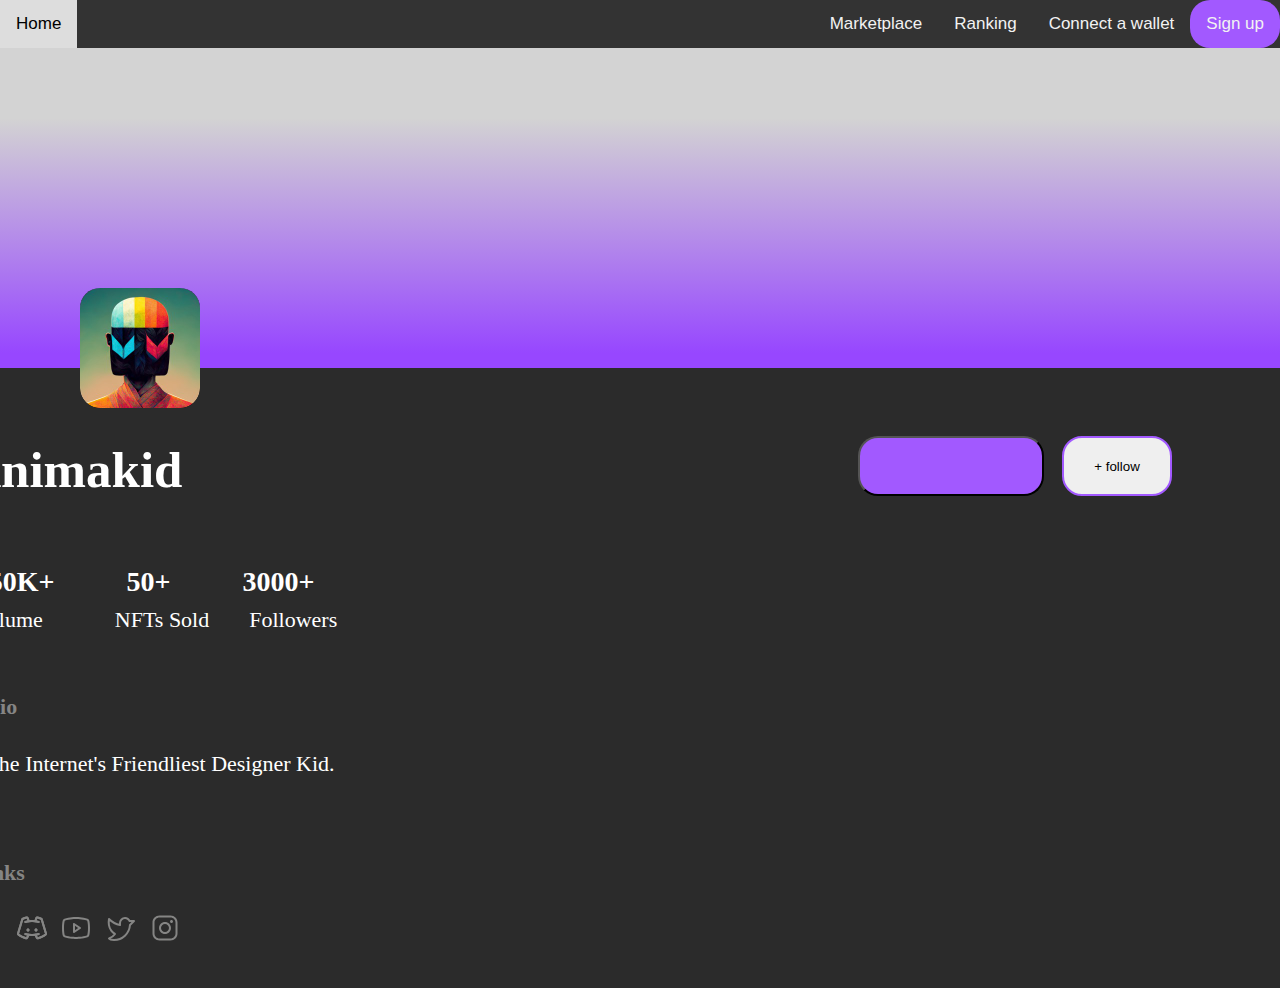
==== artist/artist.html @ 2c940727 "g" ====
<!DOCTYPE html>
<html>

<head>
  <link rel="stylesheet" href="artist.css">
</head>

<body>

  <!-- navbar start -->
  <div class="topnav" id="myTopnav">
    <a href="#home" class="active home">Home</a>
    <a href="#signup" class="active1">Sign up</a>
    <a href="#news">Connect a wallet</a>
    <a href="#contact">Ranking</a>
    <a href="#about">Marketplace</a>
    <div class="icon" onclick="myFunction()">
      <div class="bar1"></div>
      <div class="bar2"></div>
      <div class="bar3"></div>
    </div>
  </div>
  <!-- navbar end -->

  <main>
    <!-- part 1 start -->

    <div class="part1">
      <img src="ing2.jpg" alt="" srcset="">
    </div>

    <!-- part 1 end -->

    <!-- part 2 start-->

    <div class="part2">
      <div class="a">
        <h1>Animakid</h1>
        
        <button class="bnt1"></button>
        <br><br><br><br>
        <button class="bnt2">+ follow</button>
      </div>
      <div class="b">
        <span class="spana">250K+</span>
        <span class="spana">50+</span>
        <span class="spana">3000+</span>
        <br>
        <span class="spanb">Volume</span>
        <span class="spanb ">NFTs Sold</span>
        <span class="spanb followers">Followers</span>
      </div>
      <div class="c">
        <h3>Bio</h3>
        <p>The internet's friendliest designer kid.</p>
      </div>
      <div class="d">
        <h3>Links</h3>
        <a href="#"><img src="globe.svg" alt="" srcset=""></a>
        <a href="#"><img src="discord.svg" alt="" srcset=""></a>
        <a href="#"><img src="youtube.svg" alt="" srcset=""></a>
        <a href="#"><img src="twiter.svg" alt="" srcset=""></a>
        <a href="#"><img src="instagram.svg" alt="" srcset=""></a>
      </div>
    </div>

    <!-- part 2 end -->

  </main>

  <script>
    function myFunction() {
      var x = document.getElementById("myTopnav");
      var icon = document.getElementsByClassName("icon")[0];
      if (x.className === "topnav") {
        x.className += " responsive";
        icon.className += " change";
      } else {
        x.className = "topnav";
        icon.className = "icon";
      }
    }
  </script>

</body>

</html>
---- artist/artist.css ----
body {
    margin: 0;
    font-family: Arial, Helvetica, sans-serif;
}

/* navbar start */
.topnav {
    overflow: hidden;
    background-color: #333;
}

.topnav a {
    display: block;
    color: #f2f2f2;
    text-align: center;
    padding: 14px 16px;
    text-decoration: none;
    font-size: 17px;
}

.topnav a.home {
    float: left;
}

.topnav a:not(.home) {
    float: right;
}

.topnav a:hover {
    background-color: #ddd;
    color: black;
}

.topnav a.active {
    color: white;
}

.topnav a.active:hover {
    background-color: #ddd;
    color: black;
}

.icon {
    display: inline-block;
    cursor: pointer;
    position: fixed;
    right: 0;
    top: 0;
    z-index: 1;
    display: none;
}

.bar1,
.bar2,
.bar3 {
    width: 35px;
    height: 5px;
    background-color: #fff;
    margin: 6px 0;
    transition: 0.4s;
}

.change .bar1 {
    -webkit-transform: rotate(-45deg) translate(-9px, 6px);
    transform: rotate(-45deg) translate(-9px, 6px);
}

.change .bar2 {
    opacity: 0;
}

.change .bar3 {
    -webkit-transform: rotate(45deg) translate(-8px, -8px);
    transform: rotate(45deg) translate(-8px, -8px);
}

@media screen and (max-width: 600px) {
    .topnav a:not(:first-child) {
        display: none;
    }
}

@media screen and (max-width: 600px) {
    .topnav.responsive {
        position: relative;
    }

    .topnav.responsive a {
        float: none;
        display: block;
        text-align: left;
    }

    .icon {
        display: inline-block;
        cursor: pointer;
        position: fixed;
        right: 5px;
        top: 2.5px;
        z-index: 1;
        display: block;
    }
}

.active1 {
    display: flex;

    padding: 0rem 1.875rem;
    justify-content: center;
    align-items: center;
    gap: 0.75rem;
    border-radius: 1.25rem;
    background: var(--Call-to-Action, #A259FF);
}

/* navbar end */

/* part 1 start */

.part1 {
    background: linear-gradient(180deg, rgba(151, 71, 255, 0.00) 21.88%, #9747FF 95.31%), url(img1.png), lightgray 50% / cover no-repeat;
    height: 20rem;
    align-self: stretch;
}

.part1 img {
    width: 7.5rem;
    height: 7.5rem;
    flex-shrink: 0;
    border-radius: 1.25rem;
    margin-top: 15rem;
    margin-left: 5rem;
}

/* part 1 end */

/* part 2 start */

.part2 {
    display: flex;
    width: 100%;
    padding: 2.5rem 0rem;
    flex-direction: column;
    align-items: center;
    gap: 1.875rem;
    background: var(--Background, #2B2B2B);
}

.part2 a {
    display: flex;
    align-items: flex-start;
    gap: 6.25rem;
    display: inline;
}

.part2 h1 {
    width: 31.875rem;

    color: var(--White, #FFF);

    /* H2 - Work Sans */
    margin-left: -9rem;
    font-family: Work Sans;
    font-size: 3.1875rem;
    font-style: normal;
    font-weight: 600;
    line-height: 110%;
    /* 3.50625rem */
    text-transform: capitalize;
}

.bnt1 {
    display: flex;
    width: 11.625rem;
    height: 3.75rem;
    padding: 0rem 3.125rem;
    justify-content: center;
    align-items: center;
    /* gap: 0.75rem; */

    border-radius: 1.25rem;
    background: var(--Call-to-Action, #A259FF);

    margin-right: 8rem;
}

.bnt2 {
    display: flex;
    height: 3.75rem;
    padding: 0rem 1.875rem;
    justify-content: center;
    align-items: center;
    /* gap: 0.75rem; */

    border-radius: 1.25rem;
    border: 2px solid var(--Call-to-Action, #A259FF);


}

.a button {
    /* display: inline; */
    margin-top: -6rem;
    float: right;
    margin-left: 20rem;
}

.part2 b {
    display: flex;
    width: 31.875rem;
    align-items: flex-start;
    gap: 1.25rem;
    border-radius: 1.25rem;
}

.spana {
    color: var(--White, #FFF);

    /* H4 - Space Mono */
    font-family: Space Mono;
    font-size: 1.75rem;
    font-style: normal;
    font-weight: 700;
    line-height: 140%;
    /* 2.45rem */
    text-transform: capitalize;

    align-self: stretch;
}

.spanb {
    color: var(--White, #FFF);

    /* Body Text- Work Sans */
    font-family: Work Sans;
    font-size: 1.375rem;
    font-style: normal;
    font-weight: 400;
    line-height: 160%;
    /* 2.2rem */
    text-transform: capitalize;

    align-self: stretch;
}

.part2 .b {
    margin-left: -56rem;
}

.part2 .b span {
    margin-right: 4.5rem;
    float: left;
}

.followers {
    margin-left: -2rem;
}

.part2 .c h3 {
    color: #858584;

    /* H5 - Space Mono */
    font-family: Space Mono;
    font-size: 1.375rem;
    font-style: normal;
    font-weight: 700;
    line-height: 160%;
    /* 2.2rem */
    text-transform: capitalize;

    align-self: stretch;
}

.part2 .c p {
    color: var(--White, #FFF);

    /* Body Text- Work Sans */
    font-family: Work Sans;
    font-size: 1.375rem;
    font-style: normal;
    font-weight: 400;
    line-height: 160%;
    /* 2.2rem */
    text-transform: capitalize;

    align-self: stretch;
}

.part2 .c {
    float: left;
    margin-left: -60rem;
}

.part2 .d h3 {
    color: #858584;

    /* H5 - Space Mono */
    font-family: Space Mono;
    font-size: 1.375rem;
    font-style: normal;
    font-weight: 700;
    line-height: 160%;
    /* 2.2rem */
    text-transform: capitalize;

    align-self: stretch;
}

.part2 .d {
    float: left;
    margin-left: -70rem;
}

.part2 img {
    width: 2rem;
    height: 2rem;
    margin-right: .5rem;
}

.part2 .a br {
    display: none;
}

@media screen and (max-width: 600px) {
    .part2 .a br {
        display: block;
    }


    .part2 {
        display: flex;
        width: 100%;
        padding: 2.5rem 0rem;
        flex-direction: column;
        align-items: center;
        gap: 1.875rem;
        background: var(--Background, #2B2B2B);
    }

    .part2 a {
        display: flex;
        align-items: flex-start;
        gap: 6.25rem;
        display: inline;
    }

    .part2 h1 {
        /* width: 31.875rem; */

        color: var(--White, #FFF);

        /* H2 - Work Sans */
        margin-left: 2rem;
        font-family: Work Sans;
        font-size: 3.1875rem;
        font-style: normal;
        font-weight: 600;
        line-height: 110%;
        /* 3.50625rem */
        text-transform: capitalize;
    }

    .bnt1 {
        display: flex;
        width: 90%;
        height: 3.75rem;
        padding: 0rem 3.125rem;
        justify-content: center;
        align-items: center;
        /* gap: 0.75rem; */
        text-align: center;
        border-radius: 1.25rem;
        background: var(--Call-to-Action, #A259FF);

        margin-right: 8rem;
    }

    .bnt2 {
        display: flex;
        width: 90%;
        height: 3.75rem;
        padding: 0rem 1.875rem;
        justify-content: center;
        align-items: center;
        /* gap: 0.75rem; */
        text-align: center;
        border-radius: 1.25rem;
        border: 2px solid var(--Call-to-Action, #A259FF);


    }

    .a button {
        /* display: inline; */
        margin-top: -1rem;
        float: left;
        margin-left: 2rem;
    }

    .part2 b {
        display: flex;
        width: 100%;
        align-items: flex-start;
        gap: 1.25rem;
        border-radius: 1.25rem;
    }

    .spana {
        color: var(--White, #FFF);

        /* H4 - Space Mono */
        font-family: Space Mono;
        font-size: 1.75rem;
        font-style: normal;
        font-weight: 700;
        line-height: 140%;
        /* 2.45rem */
        text-transform: capitalize;

        align-self: stretch;
    }

    .spanb {
        color: var(--White, #FFF);

        /* Body Text- Work Sans */
        font-family: Work Sans;
        font-size: 1.375rem;
        font-style: normal;
        font-weight: 400;
        line-height: 160%;
        /* 2.2rem */
        text-transform: capitalize;

        align-self: stretch;
    }

    .part2 .b {
        margin-left: 0rem;
        margin-top: 2rem;
    }

    .part2 .b span {
        margin-right: 4.5rem;
        float: left;
    }

    .followers {
        margin-left: -2rem;
    }

    .part2 .c h3 {
        color: #858584;

        /* H5 - Space Mono */
        font-family: Space Mono;
        font-size: 1.375rem;
        font-style: normal;
        font-weight: 700;
        line-height: 160%;
        /* 2.2rem */
        text-transform: capitalize;

        align-self: stretch;
    }

    .part2 .c p {
        color: var(--White, #FFF);

        /* Body Text- Work Sans */
        font-family: Work Sans;
        font-size: 1.375rem;
        font-style: normal;
        font-weight: 400;
        line-height: 160%;
        /* 2.2rem */
        text-transform: capitalize;

        align-self: stretch;
    }

    .part2 .c {
        float: left;
        margin-left: -5rem;
    }

    .part2 .d h3 {
        color: #858584;

        /* H5 - Space Mono */
        font-family: Space Mono;
        font-size: 1.375rem;
        font-style: normal;
        font-weight: 700;
        line-height: 160%;
        /* 2.2rem */
        text-transform: capitalize;

        align-self: stretch;
    }

    .part2 .d {
        float: left;
        margin-left: -12.5rem;
    }

    .part2 img {
        width: 2rem;
        height: 2rem;
        margin-right: .5rem;
    }
}

/* part 2 end */
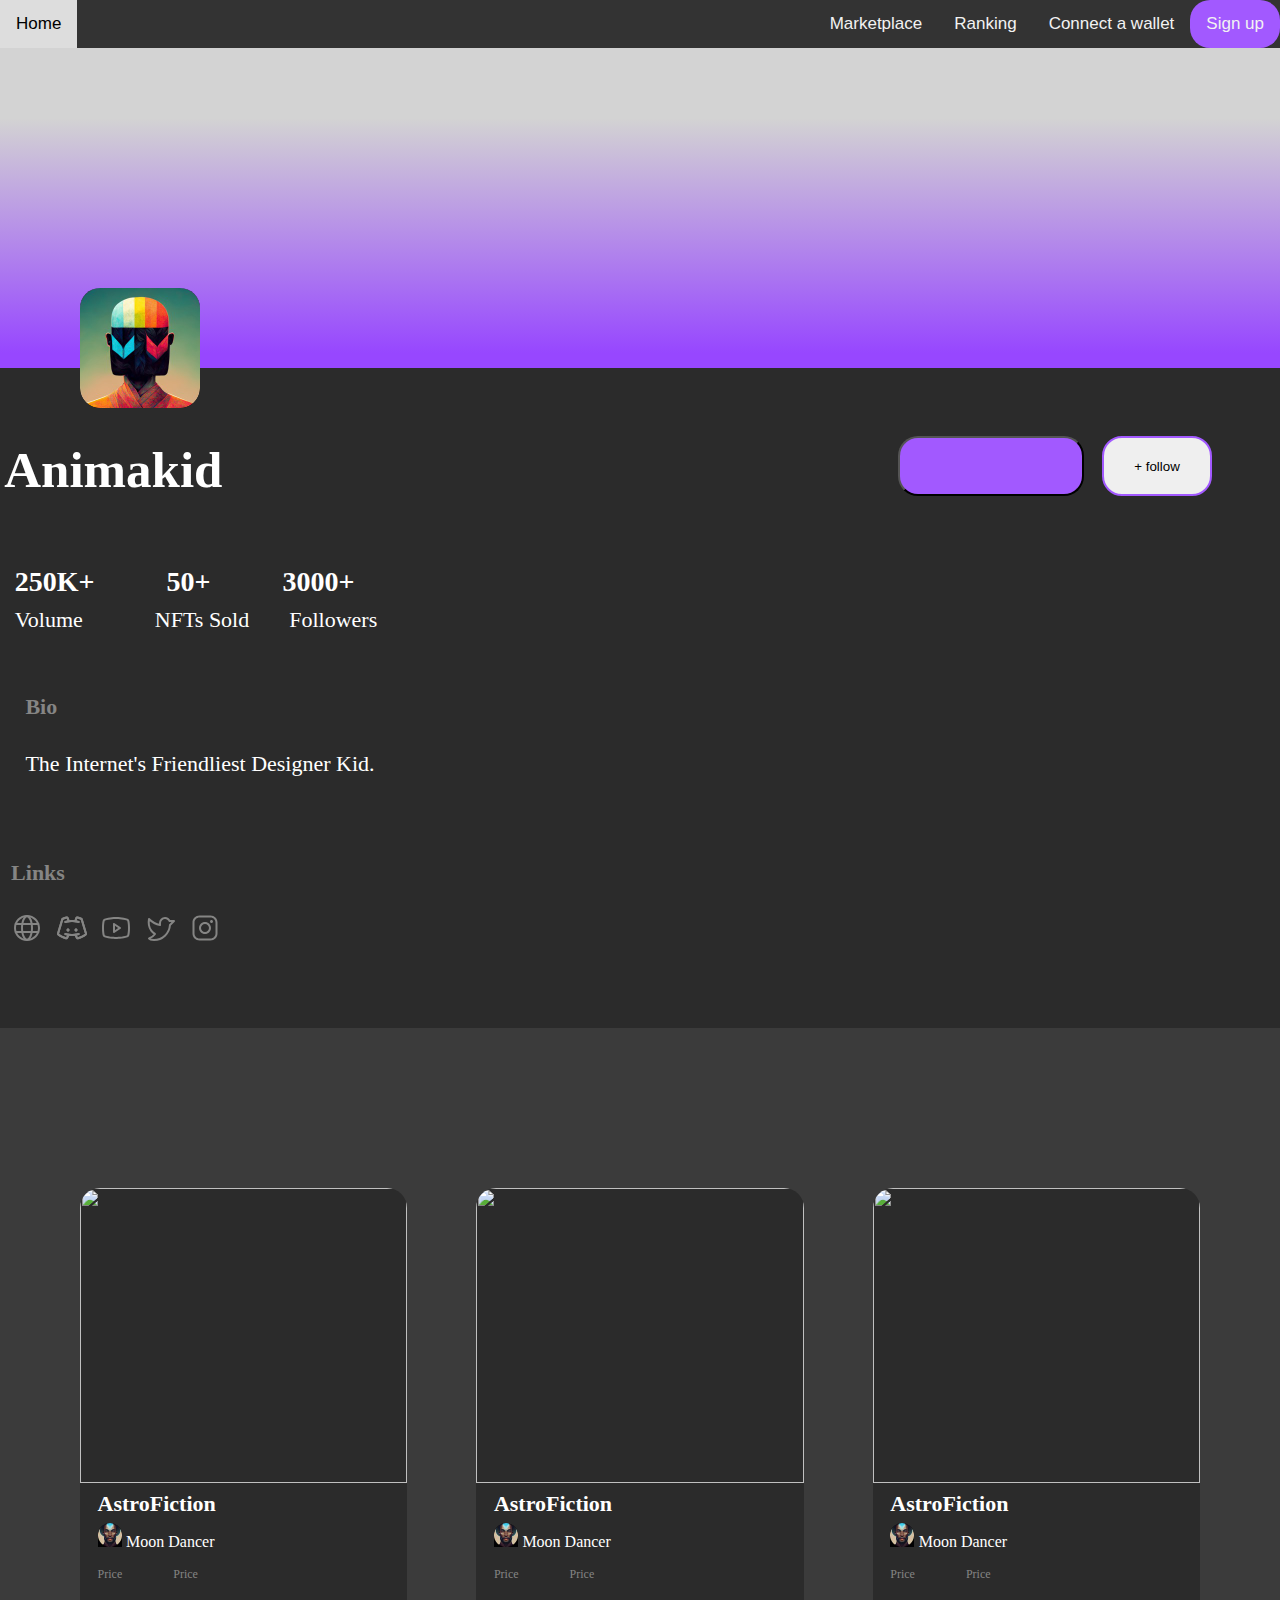
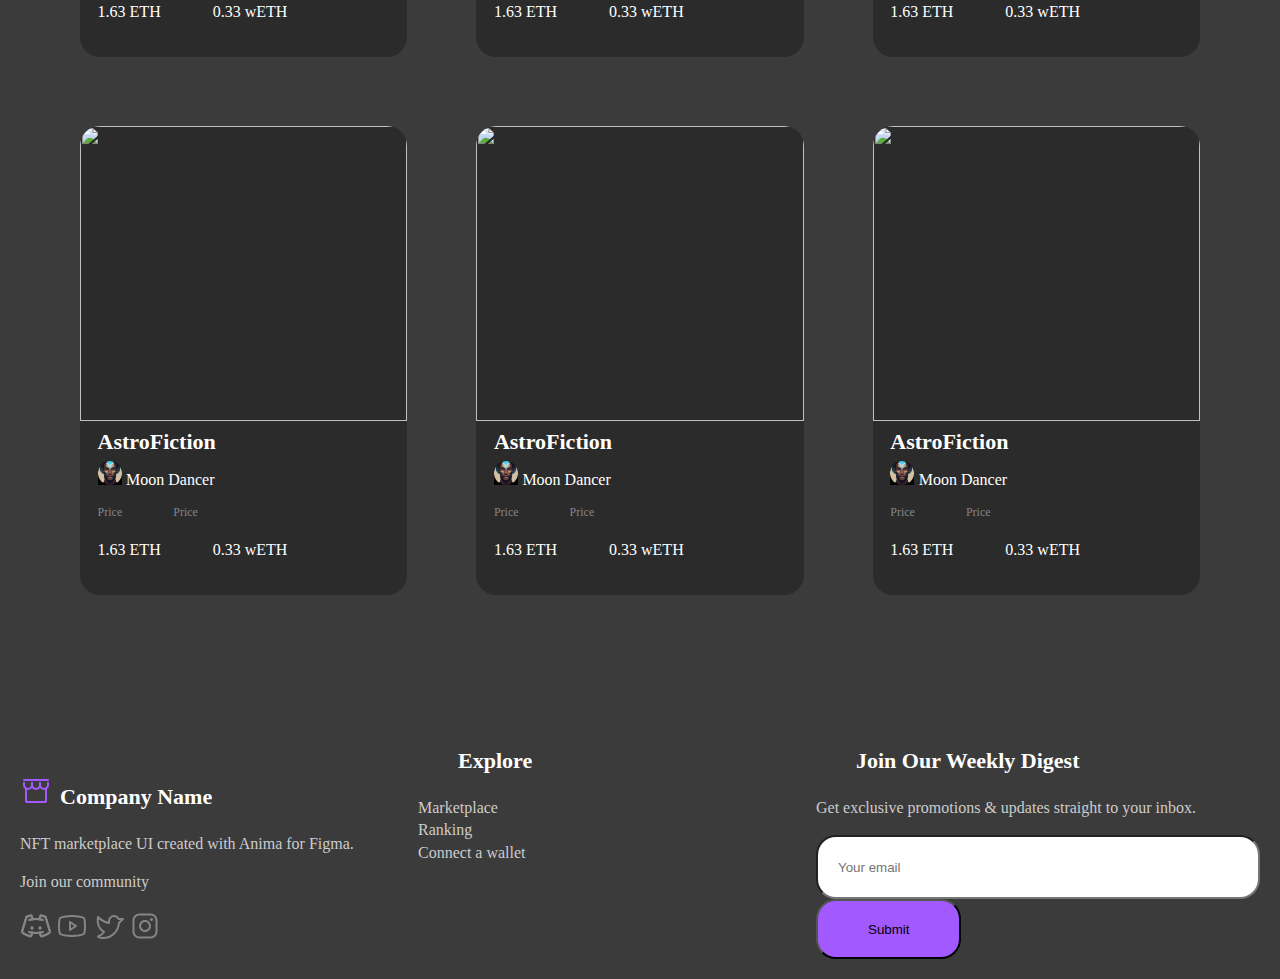
==== commit 8e6ca9f0: "g" ====
--- a/artist/artist.html
+++ b/artist/artist.html
@@ -37,9 +37,9 @@
       <div class="a">
         <h1>Animakid</h1>
         
-        <button class="bnt1"></button>
+        <a href="#"><button class="bnt1"></button></a>
         <br><br><br><br>
-        <button class="bnt2">+ follow</button>
+        <a href="#"><button class="bnt2">+ follow</button></a>
       </div>
       <div class="b">
         <span class="spana">250K+</span>
@@ -65,6 +65,192 @@
     </div>
 
     <!-- part 2 end -->
+
+<!-- part 3 start -->
+
+<div class="part3">
+
+</div>
+
+<!-- part 3 end -->
+
+<!-- part 4 start -->
+
+<div class="part4">
+  <div class="cards">
+
+    <div class="card">
+      <div>
+        <img src="img2.png" alt="" srcset="">
+      </div>
+      <div class="container">
+        <h4>AstroFiction</h4>
+        <div class="profile">
+        <img src="img4.jpg" alt="" srcset="">
+        <h6>Moon Dancer</h6>
+        </div>
+        <div class="a">
+        <span>Price</span>
+        <span>Price</span>
+        </div>
+        <br>
+        <div class="b">
+        <span>1.63 ETH</span>
+        <span>0.33 wETH</span>
+        </div>
+      </div>
+    </div>
+
+    <div class="card">
+      <div>
+        <img src="img2.png" alt="" srcset="">
+      </div>
+      <div class="container">
+        <h4>AstroFiction</h4>
+        <div class="profile">
+        <img src="img4.jpg" alt="" srcset="">
+        <h6>Moon Dancer</h6>
+        </div>
+        <div class="a">
+        <span>Price</span>
+        <span>Price</span>
+        </div>
+        <br>
+        <div class="b">
+        <span>1.63 ETH</span>
+        <span>0.33 wETH</span>
+        </div>
+      </div>
+    </div>
+
+    <div class="card">
+      <div>
+        <img src="img2.png" alt="" srcset="">
+      </div>
+      <div class="container">
+        <h4>AstroFiction</h4>
+        <div class="profile">
+        <img src="img4.jpg" alt="" srcset="">
+        <h6>Moon Dancer</h6>
+        </div>
+        <div class="a">
+        <span>Price</span>
+        <span>Price</span>
+        </div>
+        <br>
+        <div class="b">
+        <span>1.63 ETH</span>
+        <span>0.33 wETH</span>
+        </div>
+      </div>
+    </div>
+
+    <div class="card">
+      <div>
+        <img src="img2.png" alt="" srcset="">
+      </div>
+      <div class="container">
+        <h4>AstroFiction</h4>
+        <div class="profile">
+        <img src="img4.jpg" alt="" srcset="">
+        <h6>Moon Dancer</h6>
+        </div>
+        <div class="a">
+        <span>Price</span>
+        <span>Price</span>
+        </div>
+        <br>
+        <div class="b">
+        <span>1.63 ETH</span>
+        <span>0.33 wETH</span>
+        </div>
+      </div>
+    </div>
+
+    <div class="card">
+      <div>
+        <img src="img2.png" alt="" srcset="">
+      </div>
+      <div class="container">
+        <h4>AstroFiction</h4>
+        <div class="profile">
+        <img src="img4.jpg" alt="" srcset="">
+        <h6>Moon Dancer</h6>
+        </div>
+        <div class="a">
+        <span>Price</span>
+        <span>Price</span>
+        </div>
+        <br>
+        <div class="b">
+        <span>1.63 ETH</span>
+        <span>0.33 wETH</span>
+        </div>
+      </div>
+    </div>
+
+    <div class="card">
+      <div>
+        <img src="img2.png" alt="" srcset="">
+      </div>
+      <div class="container">
+        <h4>AstroFiction</h4>
+        <div class="profile">
+        <img src="img4.jpg" alt="" srcset="">
+        <h6>Moon Dancer</h6>
+        </div>
+        <div class="a">
+        <span>Price</span>
+        <span>Price</span>
+        </div>
+        <br>
+        <div class="b">
+        <span>1.63 ETH</span>
+        <span>0.33 wETH</span>
+        </div>
+      </div>
+    </div>
+
+  </div>
+</div>
+
+<!-- part 4 end -->
+
+<!-- footer start -->
+
+<footer>
+<div class="footer">
+  <div class="company-name">
+    <img src="shop.svg" alt="" srcset="">
+      <h2>Company Name</h2>
+      <p>NFT marketplace UI created with Anima for Figma.</p>
+      <p>Join our community</p>
+      <img src="discord.svg" alt="" srcset="">
+      <img src="youtube.svg" alt="" srcset="">
+      <img src="twiter.svg" alt="" srcset="">
+      <img src="instagram.svg" alt="" srcset="">
+  </div>
+  <br>
+  <div class="about-us">
+      <h2>Explore</h2>
+      <span>Marketplace</span>
+      <span>Ranking</span>
+      <span>Connect a wallet</span>
+      <!-- Add your about us text here -->
+  </div>
+  <br>
+  <div class="email-form">
+      <h2>Join our weekly digest</h2>
+      <p>Get exclusive promotions & updates straight to your inbox.</p>
+      <form id="emailForm">
+          <input type="email" id="email" placeholder="Your email" required>
+          <input type="submit" value="Submit">
+      </form>
+  </div>
+</div>
+</footer>
+
+<!-- footer end -->
 
   </main>
 
@@ -82,6 +268,15 @@
     }
   </script>
 
+<script>
+  document.getElementById('emailForm').addEventListener('submit', function(event) {
+      event.preventDefault();
+      var email = document.getElementById('email').value;
+      console.log('Email submitted: ' + email);
+      // Add your form submission code here
+  });
+</script>
+
 </body>
 
 </html>--- a/artist/artist.css
+++ b/artist/artist.css
@@ -1,6 +1,7 @@
 body {
     margin: 0;
     font-family: Arial, Helvetica, sans-serif;
+    overflow-x: hidden;
 }
 
 /* navbar start */
@@ -139,7 +140,7 @@
 .part2 {
     display: flex;
     width: 100%;
-    padding: 2.5rem 0rem;
+    padding: 2.5rem;
     flex-direction: column;
     align-items: center;
     gap: 1.875rem;
@@ -335,6 +336,7 @@
         align-items: center;
         gap: 1.875rem;
         background: var(--Background, #2B2B2B);
+        padding: 1rem;
     }
 
     .part2 a {
@@ -350,7 +352,7 @@
         color: var(--White, #FFF);
 
         /* H2 - Work Sans */
-        margin-left: 2rem;
+        margin-left: 4rem;
         font-family: Work Sans;
         font-size: 3.1875rem;
         font-style: normal;
@@ -362,7 +364,7 @@
 
     .bnt1 {
         display: flex;
-        width: 90%;
+        width: 75%;
         height: 3.75rem;
         padding: 0rem 3.125rem;
         justify-content: center;
@@ -377,7 +379,7 @@
 
     .bnt2 {
         display: flex;
-        width: 90%;
+        width: 75%;
         height: 3.75rem;
         padding: 0rem 1.875rem;
         justify-content: center;
@@ -386,15 +388,14 @@
         text-align: center;
         border-radius: 1.25rem;
         border: 2px solid var(--Call-to-Action, #A259FF);
-
-
     }
 
     .a button {
         /* display: inline; */
         margin-top: -1rem;
         float: left;
-        margin-left: 2rem;
+        margin-left: 4rem;
+        cursor: pointer;
     }
 
     .part2 b {
@@ -511,4 +512,265 @@
     }
 }
 
-/* part 2 end */+/* part 2 end */
+
+/* part 3 start */
+
+.part3 {
+    width: 100%;
+    background-color: #2B2B2B;
+    height: 2.5rem;
+}
+
+/* part 3 end */
+
+/* part 4 start */
+
+.part4 {
+    display: flex;
+    width: 100%;
+    padding: 5rem 0rem;
+    flex-direction: column;
+    align-items: center;
+    gap: 1.875rem;
+
+    display: inline-block;
+
+    background: var(--Background---Secondary, #3B3B3B);
+}
+
+.cards {
+    display: grid;
+    grid-template-columns: repeat(3, 1fr);
+    grid-gap: 5px;
+    align-items: center;
+    margin: 3rem;
+}
+
+@media screen and (max-width: 600px) {
+    .cards {
+        display: grid;
+        grid-template-columns: repeat(1, 1fr);
+        grid-gap: 5px;
+        align-items: center;
+        margin: 0rem;
+    }
+}
+
+/* @media screen and (max-width: 1500px) {
+    .cards {
+        display: grid;
+        grid-template-columns: repeat(2, 1fr);
+        grid-gap: 5px;
+        align-items: center;
+        margin: 0rem;
+    }
+} */
+
+.card {
+    display: flex;
+    height: 29.3125rem;
+    flex-direction: column;
+    align-items: center;
+    flex: 1 0 0;
+
+    margin: 2rem;
+
+    border-radius: 1.25rem;
+    background: var(--Background, #2B2B2B);
+
+    display: inline-block;
+}
+
+.card img {
+    height: 18.4375rem;
+    width: 100%;
+    align-self: stretch;
+
+    border-radius: 1.25rem 1.25rem 0rem 0rem;
+    /* background: url(img3.png), lightgray 50% / cover no-repeat; */
+}
+
+.container {
+    display: flex;
+    padding: 1.1rem;
+    flex-direction: column;
+    align-items: flex-start;
+    gap: 1.5625rem;
+    align-self: stretch;
+}
+
+.container h4 {
+    color: var(--White, #FFF);
+
+    margin-top: -1rem;
+
+    /* H5 - Work Sans */
+    font-family: Work Sans;
+    font-size: 1.375rem;
+    font-style: normal;
+    font-weight: 600;
+    line-height: 140%;
+    /* 1.925rem */
+    text-transform: capitalize;
+}
+
+.profile {
+    display: inline;
+    margin-top: -5rem;
+}
+
+.profile img {
+    display: flex;
+    width: 1.5rem;
+    height: 1.5rem;
+    justify-content: center;
+    align-items: center;
+
+    display: inline-block;
+}
+
+.profile h6 {
+    color: var(--White, #FFF);
+
+    display: inline-block;
+
+    /* Base (Body) - Space Mono */
+    font-family: Space Mono;
+    font-size: 1rem;
+    font-style: normal;
+    font-weight: 400;
+    line-height: 140%;
+    /* 1.4rem */
+}
+
+.container span {
+    margin-right: 3rem;
+}
+
+.container .a {
+    color: #858584;
+
+    /* Caption - Space Mono */
+    font-family: Space Mono;
+    font-size: 0.75rem;
+    font-style: normal;
+    font-weight: 400;
+    line-height: 110%;
+
+    align-self: stretch;
+
+    margin-top: -3rem;
+    /* margin-right: 5rem; */
+
+}
+
+.container .b {
+    color: var(--White, #FFF);
+
+    /* Base (Body) - Space Mono */
+    font-family: Space Mono;
+    font-size: 1rem;
+    font-style: normal;
+    font-weight: 400;
+    line-height: 140%;
+    /* 1.4rem */
+
+    align-self: stretch;
+
+    margin-top: -3rem;
+    /* margin-right: 3rem; */
+}
+
+/* part 4 end */
+
+/* footer start */
+
+.footer {
+    display: flex;
+    justify-content: space-between;
+    background: var(--Background---Secondary, #3B3B3B);
+    padding: 20px;
+}
+
+.footer div {
+    flex-basis: 30%;
+}
+
+.email-form input[type="email"] {
+    display: flex;
+    width: 26.25rem;
+    height: 1.75rem;
+    padding: 1rem 0rem 1rem 1.25rem;
+    align-items: center;
+    gap: 0.75rem;
+
+    border-radius: 1.25rem;
+    background: var(--Text, #FFF);
+}
+
+.email-form input[type="Submit"] {
+    display: flex;
+    height: 3.75rem;
+    padding: 0rem 3.125rem;
+    justify-content: flex-end;
+    align-items: center;
+    gap: 0.75rem;
+
+    border-radius: 1.25rem;
+    background: var(--Call-to-Action, #A259FF);
+}
+
+/* Add this media query */
+@media (max-width: 768px) {
+    .footer {
+        flex-direction: column;
+    }
+
+    .footer div {
+        margin-bottom: 20px;
+    }
+}
+
+.footer h2 {
+    margin-left: 2.5rem;
+    margin-top: -2rem;
+
+    color: #FFF;
+
+    /* H5 - Space Mono */
+    font-family: Space Mono;
+    font-size: 1.375rem;
+    font-style: normal;
+    font-weight: 700;
+    line-height: 160%;
+    /* 2.2rem */
+    text-transform: capitalize;
+}
+
+.footer p {
+    color: #CCC;
+
+    /* Base(Body) - Work Sans */
+    font-family: Work Sans;
+    font-size: 1rem;
+    font-style: normal;
+    font-weight: 400;
+    line-height: 140%;
+    /* 1.4rem */
+}
+
+.footer span {
+    color: #CCC;
+
+    /* Base(Body) - Work Sans */
+    font-family: Work Sans;
+    font-size: 1rem;
+    font-style: normal;
+    font-weight: 400;
+    line-height: 140%;
+    /* 1.4rem */
+    display: block;
+}
+
+/* footer end */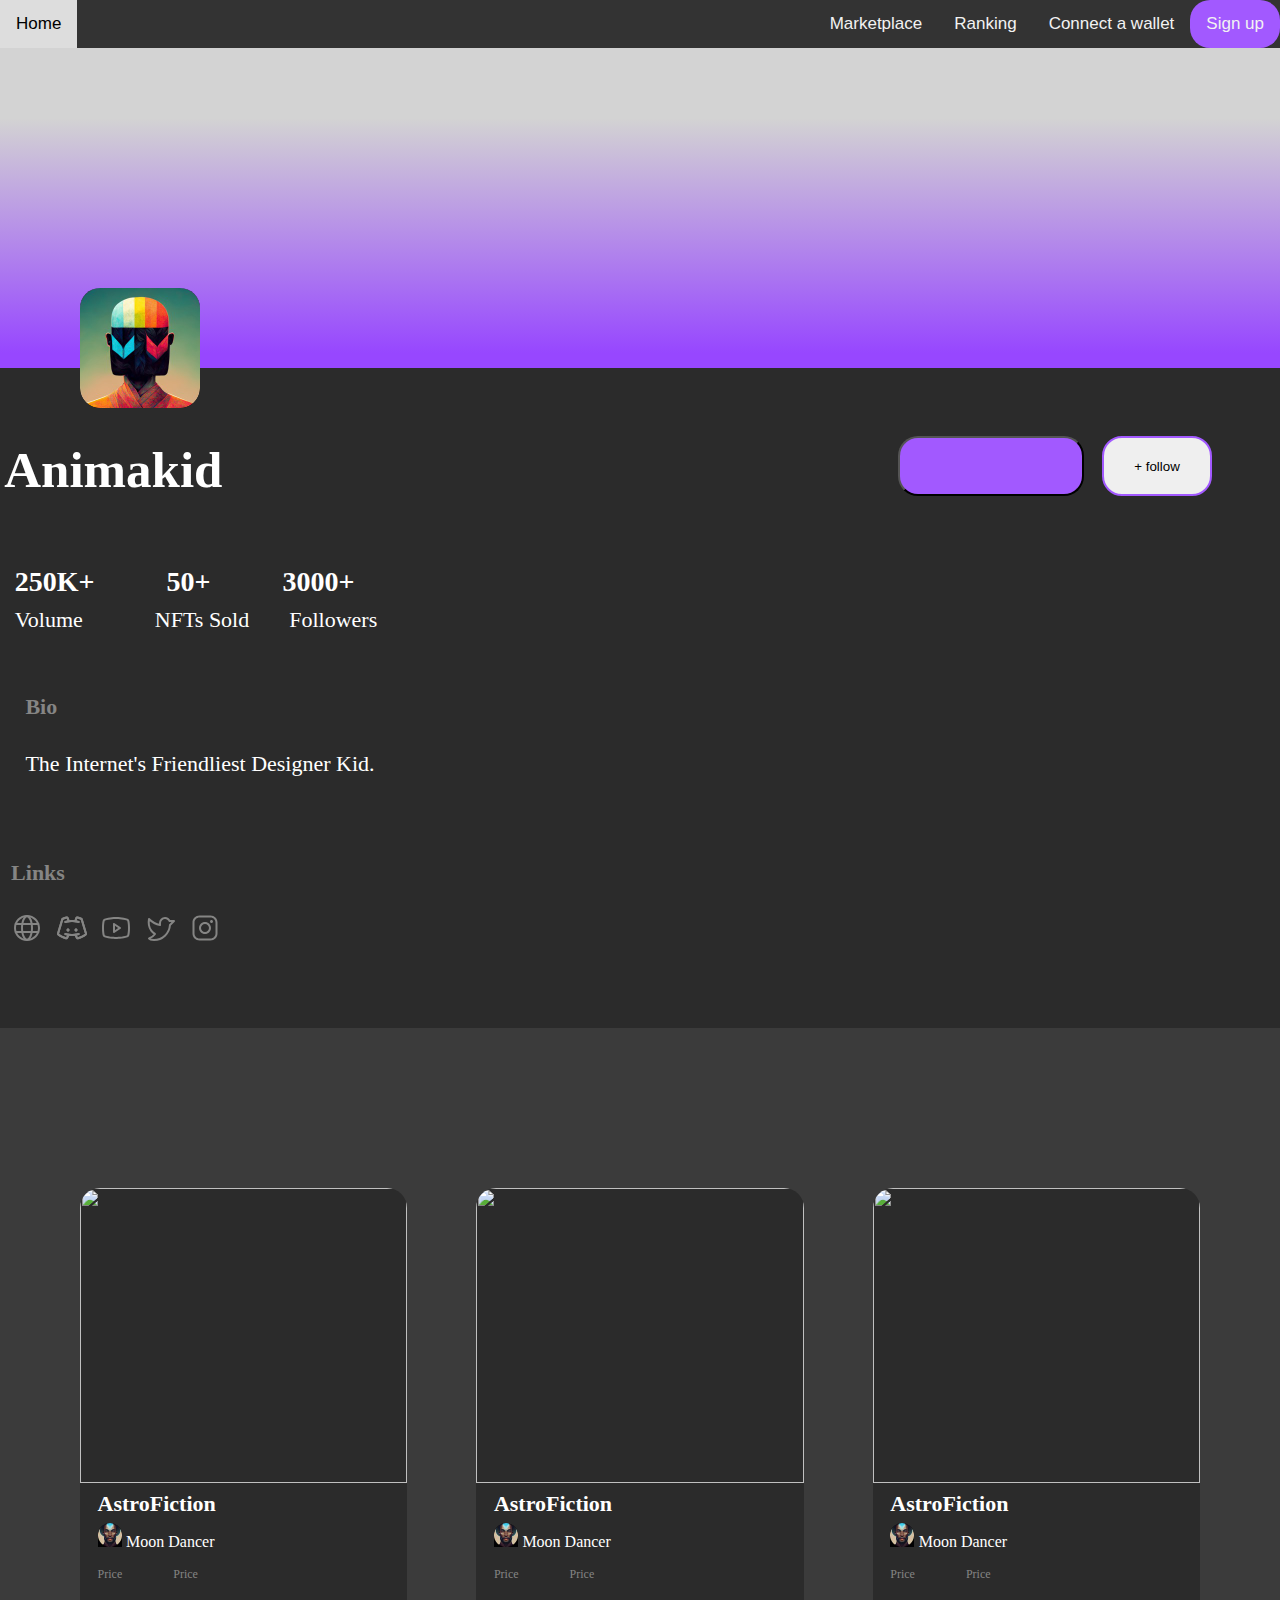
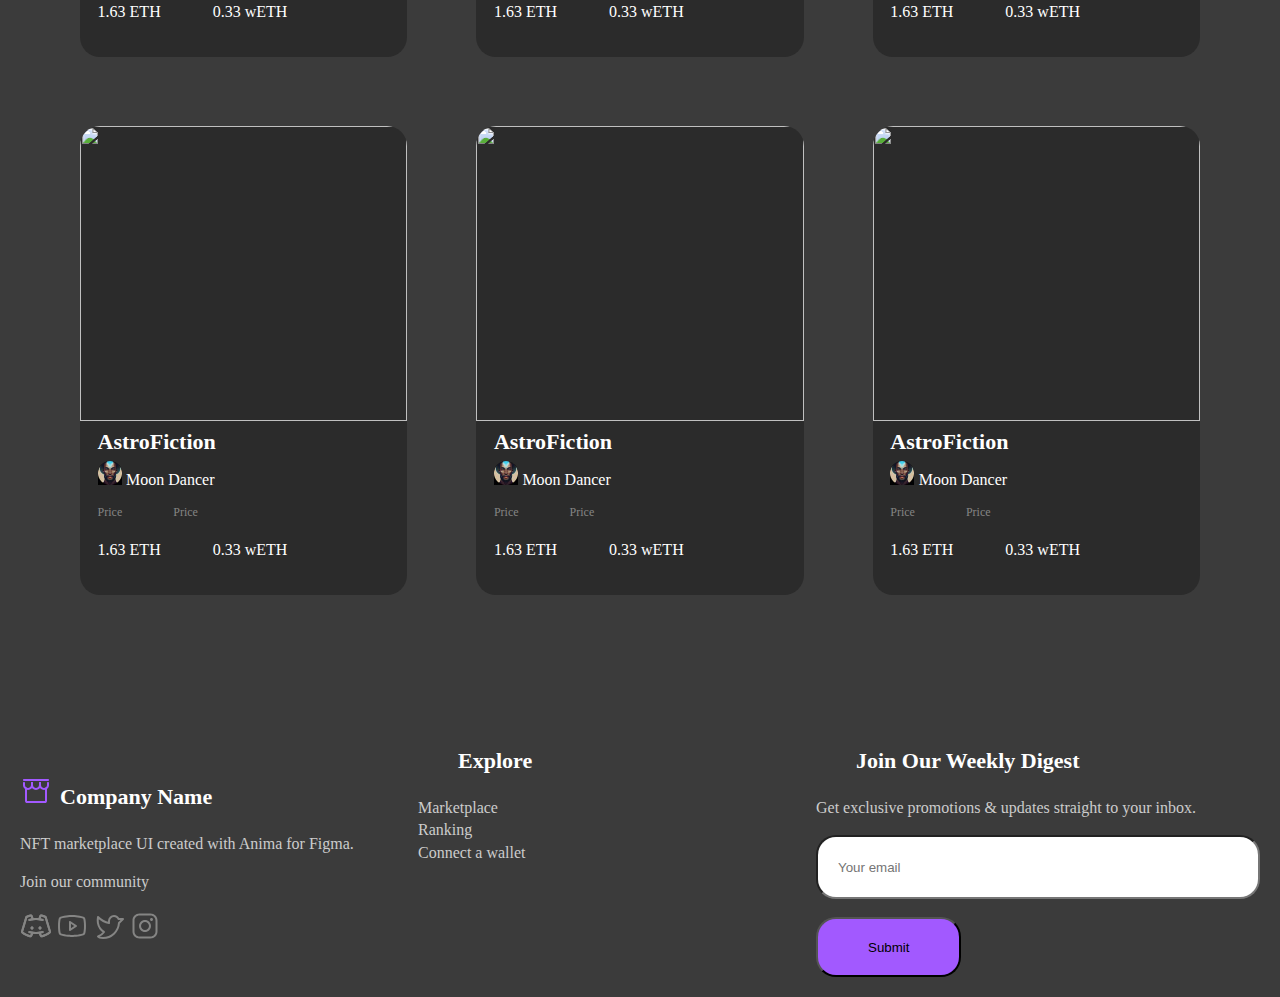
==== commit 3e5ad517: "h" ====
--- a/artist/artist.html
+++ b/artist/artist.html
@@ -244,6 +244,7 @@
       <p>Get exclusive promotions & updates straight to your inbox.</p>
       <form id="emailForm">
           <input type="email" id="email" placeholder="Your email" required>
+          <br>
           <input type="submit" value="Submit">
       </form>
   </div>
--- a/artist/artist.css
+++ b/artist/artist.css
@@ -709,6 +709,12 @@
     background: var(--Text, #FFF);
 }
 
+@media screen and (max-width: 600px) {
+    .email-form input[type="email"] {
+        width: 20rem;
+    }
+}
+
 .email-form input[type="Submit"] {
     display: flex;
     height: 3.75rem;
